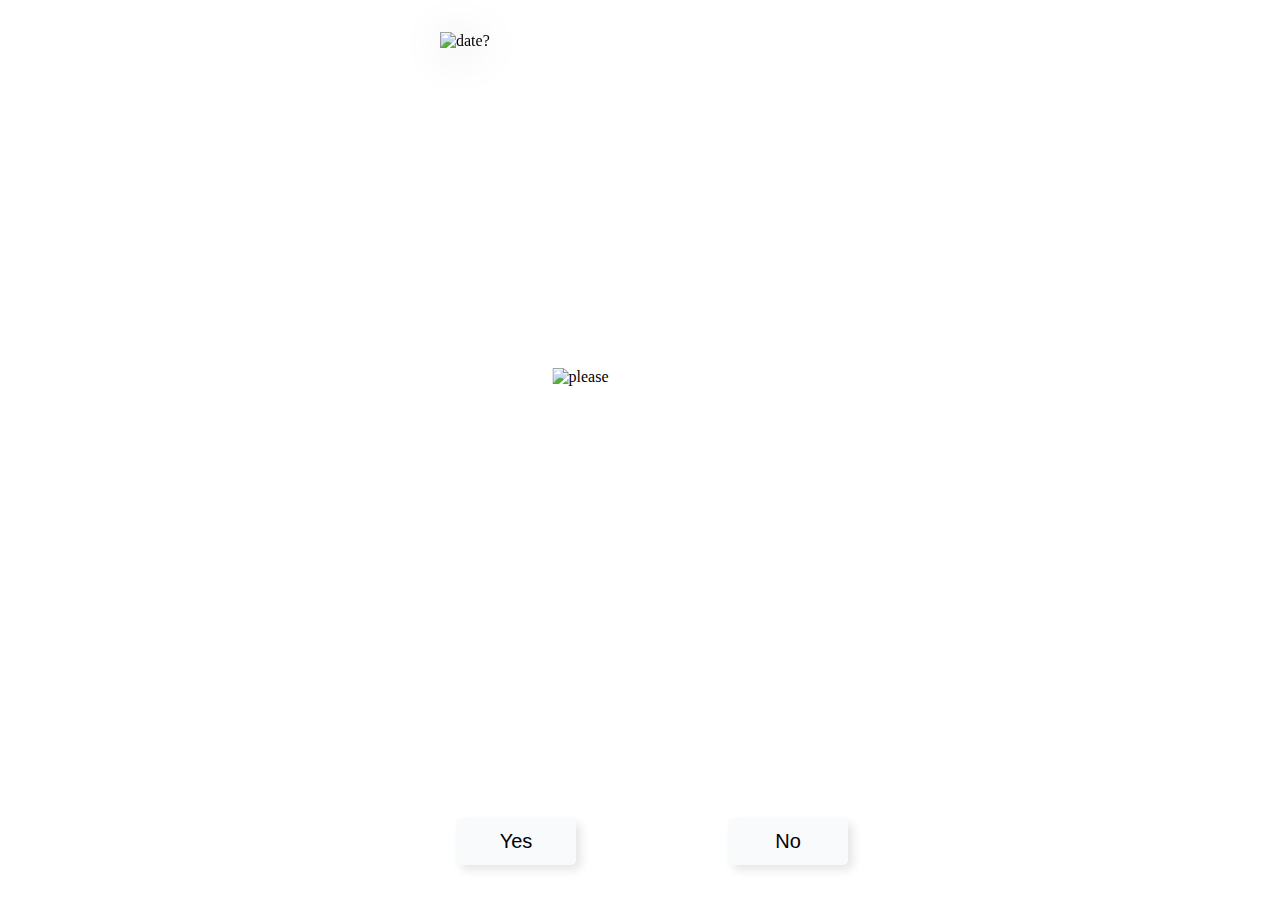
==== index.html @ a44c4418 "Add files via upload" ====
<!DOCTYPE html>
<html lang="en">
  <head>
    <meta charset="UTF-8" />
    <meta name="viewport" content="width=device-width, initial-scale=1.0" />
    <link rel="stylesheet" href="valentine.css" />
    <title>Ask For Date</title>
  </head>
  <body>
    <img src="C:\Users\abdel\OneDrive - Ministere de l'Enseignement Superieur et de la Recherche Scientifique\Bureau\gmam\fazet/date4.png" alt="date?" class="header-img" />
    <div class="container" id="container">
      <img src="C:\Users\abdel\OneDrive - Ministere de l'Enseignement Superieur et de la Recherche Scientifique\Bureau\gmam\fazet/erm-fingers.gif" alt="please" class="image-1" />
      <img src="C:\Users\abdel\OneDrive - Ministere de l'Enseignement Superieur et de la Recherche Scientifique\Bureau\gmam\fazet/oh-yay.gif" alt="yes" class="image-2 hide" />
      <button class="btn btn-yes">Yes</button>
      <button class="btn btn-no">No</button>
    </div>
    <script src="valentine.js"></script>
  </body>
</html>
---- valentine.css ----
* {
    margin: 0;
    padding: 0;
    box-sizing: border-box;
  }
  
  .hide {
    display: none;
  }
  
  body {
    padding: 2rem;
    width: 100%;
    min-height: 100vh;
    background-image: url('background2.png');
    display: flex;
    flex-direction: column;
  }
  
  .header-img {
    display: flex;
    width: 80%;
    max-width: 400px;
    margin-inline: auto;
    filter: drop-shadow(5px 5px 20px rgba(0, 0, 0, 0.2));
  }
  
  .container {
    flex: 1;
    position: relative;
    isolation: isolate;
    width: 100%;
    max-width: 1200px;
    margin-inline: auto;
  }
  
  .image-1,
  .image-2 {
    position: absolute;
    top: 40%;
    left: 50%;
    transform: translate(-50%, -50%);
  }
  
  .image-1 {
    width: 175px;
  }
  
  .image-2 {
    width: 250px;
  }
  
  .btn {
    position: absolute;
    top: calc(100% - 5rem);
    min-width: 120px;
    padding: 0.75rem 1rem;
    font-size: 1.25rem;
    outline: none;
    border: none;
    background-color: #f8fafc;
    border-radius: 5px;
    box-shadow: 5px 5px 10px rgba(0, 0, 0, 0.1);
    cursor: pointer;
    transition: 0.3s;
  }
  
  .btn:hover {
    background-color: #e2e8f0;
    box-shadow: 5px 5px 10px rgba(0, 0, 0, 0.2);
  }
  
  .btn-yes {
    left: 50%;
    transform: translateX(calc(-140% - 1rem)) translateY(30px);
    z-index: 3;
  }
  
  .btn-no {
    left: calc(56% + 1rem);
    transition: all 0.5s ease;
    transform: translateY(30px);
    z-index: 3;
 }
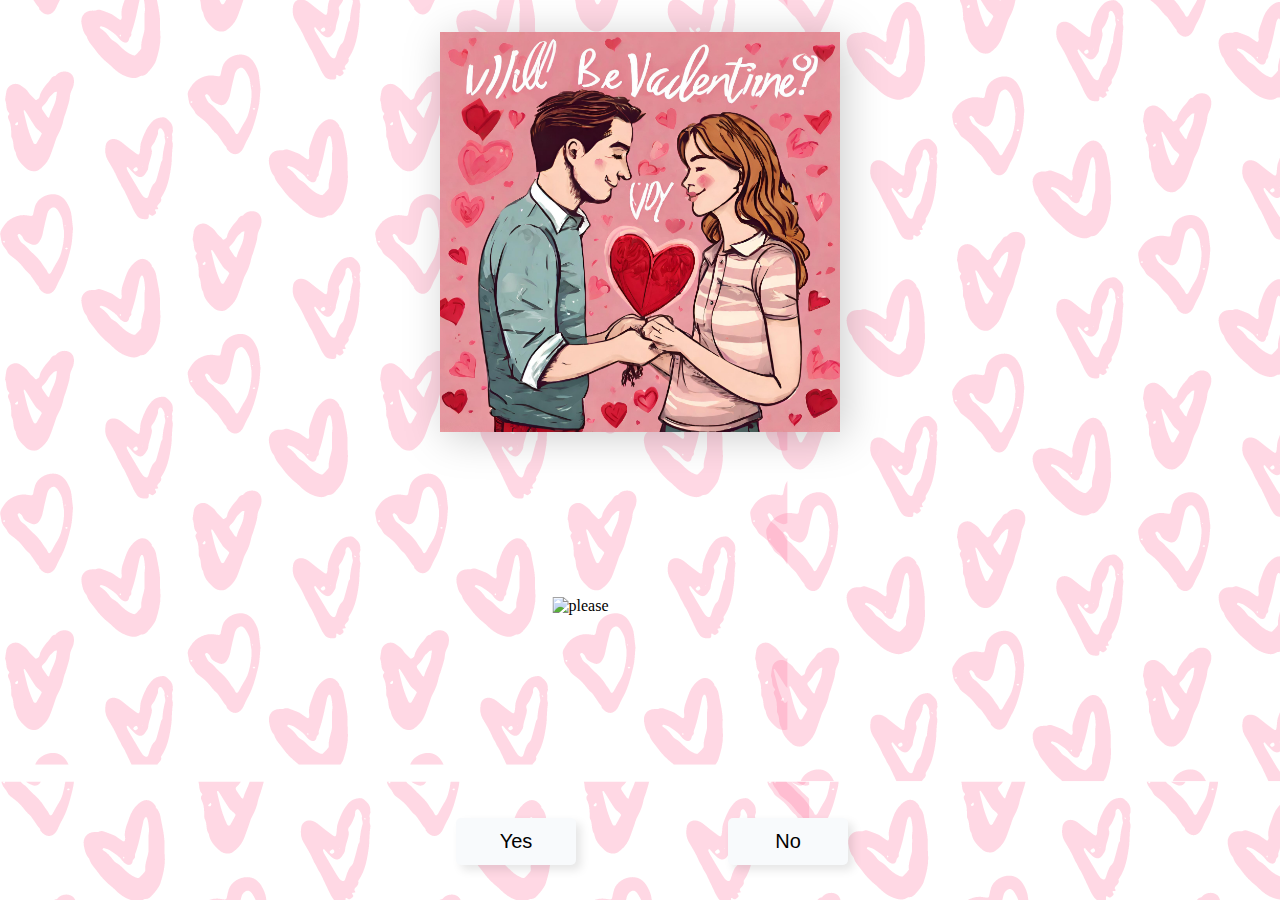
==== commit b43f63c1: "Update index.html" ====
--- a/index.html
+++ b/index.html
@@ -7,7 +7,7 @@
     <title>Ask For Date</title>
   </head>
   <body>
-    <img src="C:\Users\abdel\OneDrive - Ministere de l'Enseignement Superieur et de la Recherche Scientifique\Bureau\gmam\fazet/date4.png" alt="date?" class="header-img" />
+    <img src="date4.png" alt="date?" class="header-img" />
     <div class="container" id="container">
       <img src="C:\Users\abdel\OneDrive - Ministere de l'Enseignement Superieur et de la Recherche Scientifique\Bureau\gmam\fazet/erm-fingers.gif" alt="please" class="image-1" />
       <img src="C:\Users\abdel\OneDrive - Ministere de l'Enseignement Superieur et de la Recherche Scientifique\Bureau\gmam\fazet/oh-yay.gif" alt="yes" class="image-2 hide" />
@@ -16,4 +16,4 @@
     </div>
     <script src="valentine.js"></script>
   </body>
-</html>+</html>
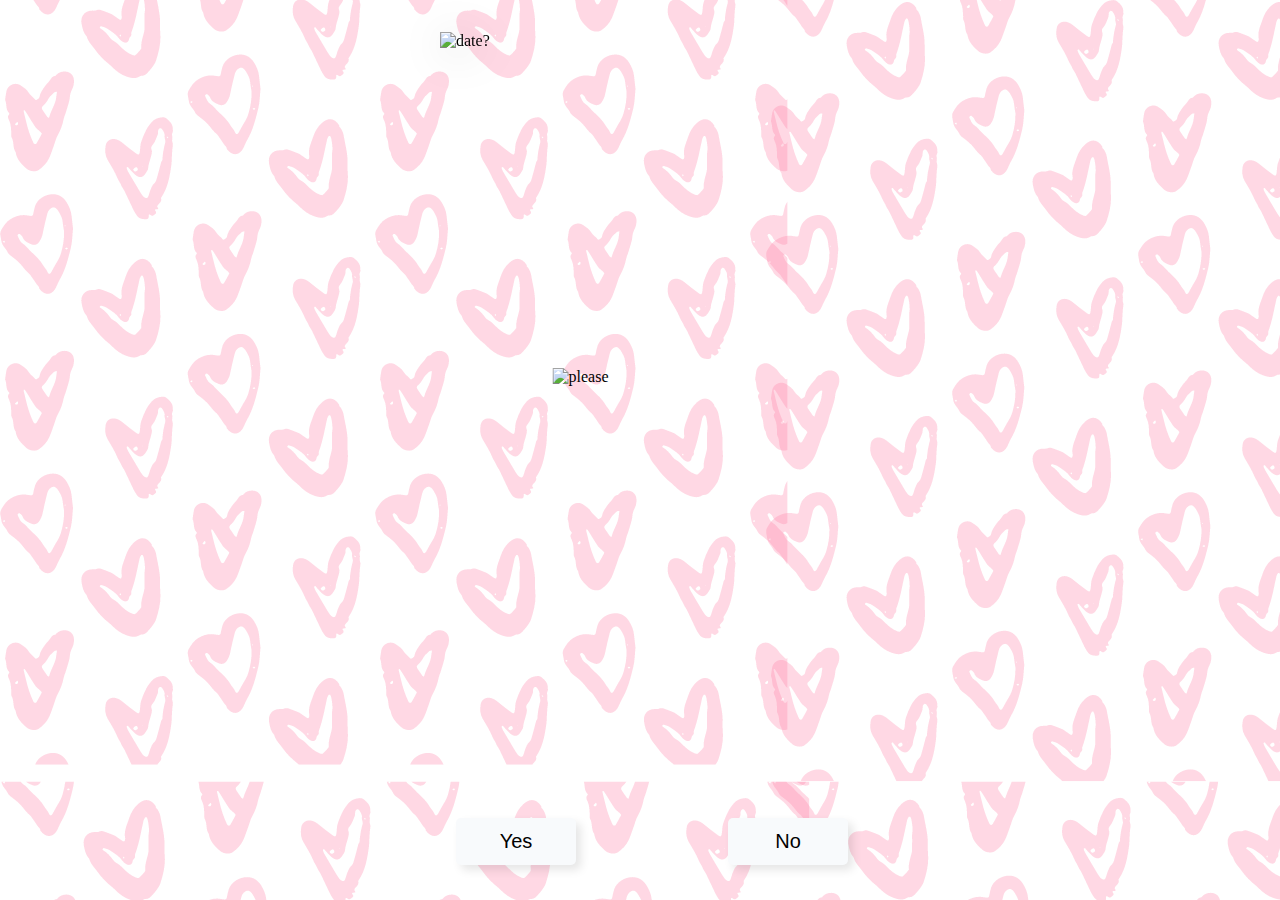
==== commit 284a2dd1: "Update index.html" ====
--- a/index.html
+++ b/index.html
@@ -7,7 +7,7 @@
     <title>Ask For Date</title>
   </head>
   <body>
-    <img src="date4.png" alt="date?" class="header-img" />
+    <img src="C:\Users\abdel\OneDrive - Ministere de l'Enseignement Superieur et de la Recherche Scientifique\Bureau\gmam\fazet/date4.png" alt="date?" class="header-img" />
     <div class="container" id="container">
       <img src="C:\Users\abdel\OneDrive - Ministere de l'Enseignement Superieur et de la Recherche Scientifique\Bureau\gmam\fazet/erm-fingers.gif" alt="please" class="image-1" />
       <img src="C:\Users\abdel\OneDrive - Ministere de l'Enseignement Superieur et de la Recherche Scientifique\Bureau\gmam\fazet/oh-yay.gif" alt="yes" class="image-2 hide" />
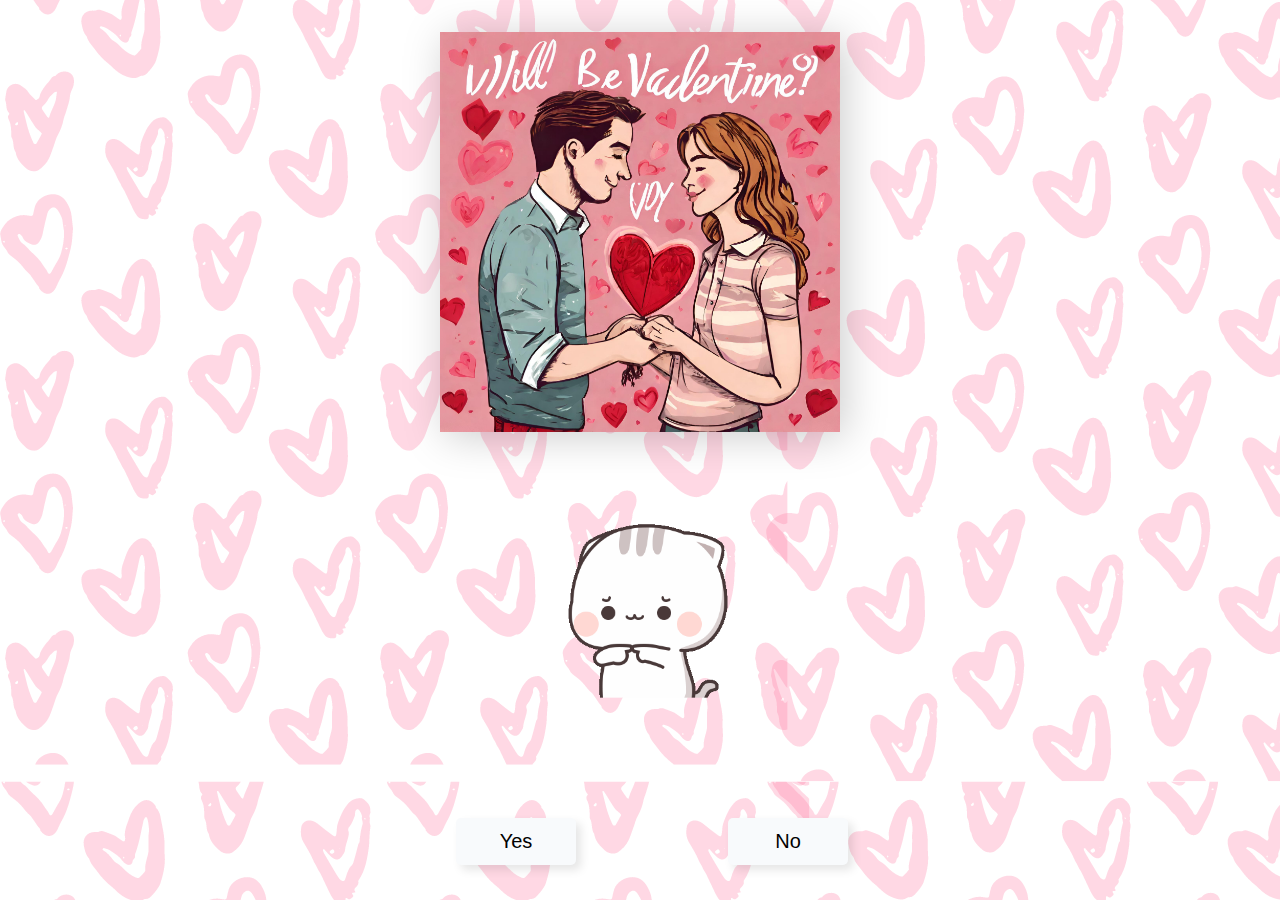
==== commit cab4977d: "Update index.html" ====
--- a/index.html
+++ b/index.html
@@ -7,10 +7,10 @@
     <title>Ask For Date</title>
   </head>
   <body>
-    <img src="C:\Users\abdel\OneDrive - Ministere de l'Enseignement Superieur et de la Recherche Scientifique\Bureau\gmam\fazet/date4.png" alt="date?" class="header-img" />
+    <img src="images/date4.png" alt="date?" class="header-img" />
     <div class="container" id="container">
-      <img src="C:\Users\abdel\OneDrive - Ministere de l'Enseignement Superieur et de la Recherche Scientifique\Bureau\gmam\fazet/erm-fingers.gif" alt="please" class="image-1" />
-      <img src="C:\Users\abdel\OneDrive - Ministere de l'Enseignement Superieur et de la Recherche Scientifique\Bureau\gmam\fazet/oh-yay.gif" alt="yes" class="image-2 hide" />
+      <img src="images/erm-fingers.gif" alt="please" class="image-1" />
+      <img src="images/oh-yay.gif" alt="yes" class="image-2 hide" />
       <button class="btn btn-yes">Yes</button>
       <button class="btn btn-no">No</button>
     </div>
